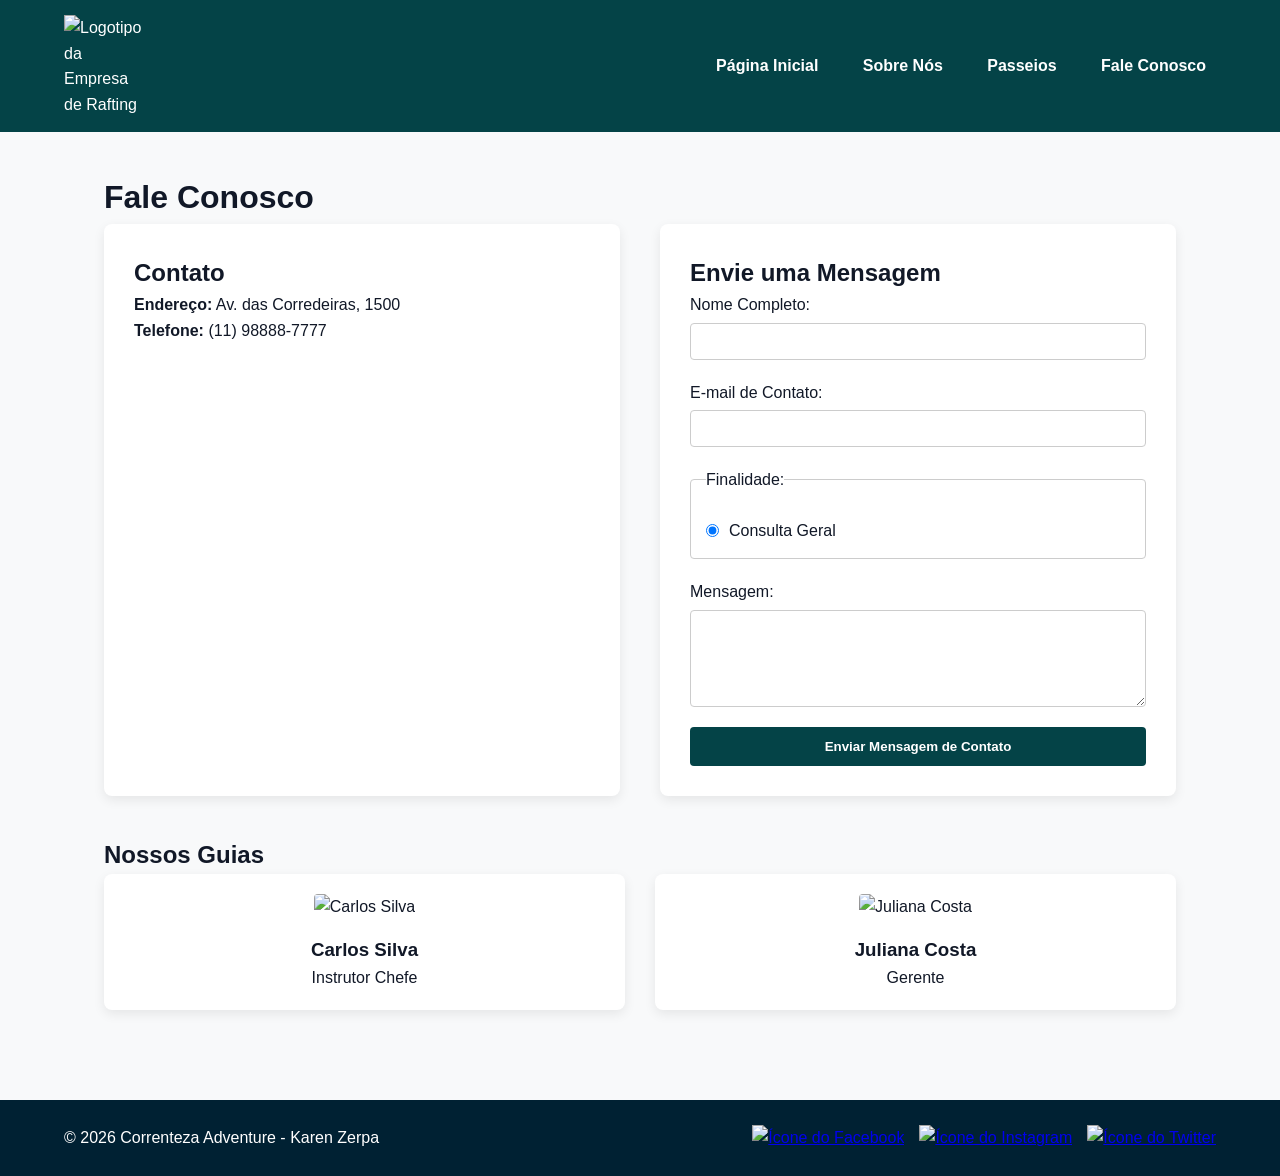
==== contato.html @ 62806f38 "arrumando codigos" ====
<!DOCTYPE html>
<html lang="pt-BR">

<head>
    <meta charset="UTF-8">
    <meta name="viewport" content="width=device-width, initial-scale=1.0">
    <meta name="author" content="Karen Zerpa">
    <meta name="description"
      content="Planeje sua próxima aventura de rafting! Entre em contato com a Correnteza Adventure para reservas ou dúvidas.">
    <title>Fale Conosco | Correnteza Adventure</title>
    <link rel="stylesheet" href="styles/rafting.css">
</head>

<body>
    <header class="header-grid">
        <img src="images/logo-rafting.png" alt="Logotipo da Empresa de Rafting" class="logo-img">
        <nav class="nav-flex">
            <a href="index.html">Página Inicial</a>
            <a href="sobre.html">Sobre Nós</a>
            <a href="passeios.html">Passeios</a>
            <a href="contato.html">Fale Conosco</a>
        </nav>
    </header>
    <main class="contact-layout">
        <h1>Fale Conosco</h1>
        <section class="contact-upper-grid">
            <div class="company-info-block">
                <h2>Contato</h2>
                <p><strong>Endereço:</strong> Av. das Corredeiras, 1500</p>
                <p><strong>Telefone:</strong> (11) 98888-7777</p>
                <div class="map-embed-container">
                    <iframe src="https://google.com" width="600" height="450" style="border:0;"
                      allowfullscreen="" loading="lazy" referrerpolicy="no-referrer-when-downgrade"
                      title="Mapa de localização"></iframe>
                </div>
            </div>
            <div class="contact-form-block">
                <h2>Envie uma Mensagem</h2>
                <form action="#" method="post" class="adventure-form">
                    <div class="form-input-group">
                        <label for="username">Nome Completo:</label>
                        <input type="text" id="username" name="username" required>
                    </div>
                    <div class="form-input-group">
                        <label for="useremail">E-mail de Contato:</label>
                        <input type="email" id="useremail" name="useremail" required>
                    </div>
                    <fieldset class="purpose-fieldset">
                        <legend>Finalidade:</legend>
                        <div class="radio-option">
                            <input type="radio" id="geral" name="purpose" value="geral" checked>
                            <label for="geral">Consulta Geral</label>
                        </div>
                    </fieldset>
                    <div class="form-input-group">
                        <label for="message">Mensagem:</label>
                        <textarea id="message" name="message" rows="5" required></textarea>
                    </div>
                    <button type="submit" class="btn-action">Enviar Mensagem de Contato</button>
                </form>
            </div>
        </section>
        <section style="margin-top: 40px;">
            <h2>Nossos Guias</h2>
            <div class="main-grid" style="padding: 0;">
                <figure class="grid-card">
                    <img src="images/funcionario1.jpg" alt="Carlos Silva">
                    <figcaption>
                        <h3>Carlos Silva</h3>
                        <p>Instrutor Chefe</p>
                    </figcaption>
                </figure>
                <figure class="grid-card">
                    <img src="imagens/funcionario2.jpg" alt="Juliana Costa" style="display:none;">
                    <img src="images/funcionario2.jpg" alt="Juliana Costa">
                    <figcaption>
                        <h3>Juliana Costa</h3>
                        <p>Gerente</p>
                    </figcaption>
                </figure>
            </div>
        </section>
    </main>
    <footer class="footer-container">
        <p>&copy; 2026 Correnteza Adventure - Karen Zerpa</p>
        <nav class="socialmedia">
            <a href="https://www.facebook.com" target="_blank" rel="noopener"><img
                  src="images/facebook-icon.png" alt="Ícone do Facebook"></a>
            <a href="https://www.instagram.com" target="_blank" rel="noopener"><img
                  src="images/instagram-icon.jpg" alt="Ícone do Instagram"></a>
            <a href="https://twitter.com" target="_blank" rel="noopener"><img
                  src="images/twitter-icon.png" alt="Ícone do Twitter"></a>
        </nav>
    </footer>
</body>

</html>
---- styles/rafting.css ----
:root {
  --primary-color: #044347;
  --secondary-color: #d76c38;
  --accent-color: #002133;
  --light-bg: #f8f9fa;
  --text-dark: #111827;
  --text-light: #ffffff;
}

* {
  box-sizing: border-box;
  margin: 0;
  padding: 0;
}

body {
  font-family: 'Segoe UI', Tahoma, Geneva, Verdana, sans-serif;
  color: var(--text-dark);
  background-color: var(--light-bg);
  line-height: 1.6;
}

.header-grid {
  display: flex;
  justify-content: space-between;
  align-items: center;
  padding: 15px 5%;
  background-color: var(--primary-color);
  color: var(--text-light);
}

.logo-img {
  width: 80px;
  height: auto;
}

.nav-flex a {
  color: var(--text-light);
  text-decoration: none;
  margin-left: 20px;
  font-weight: bold;
  padding: 5px 10px;
}

.nav-flex a:hover {
  color: var(--secondary-color);
}

.footer-container {
  background-color: var(--accent-color);
  color: var(--text-light);
  text-align: center;
  padding: 25px 5%;
  margin-top: 50px;
  display: flex;
  justify-content: space-between;
  align-items: center;
  flex-wrap: wrap;
}

.socialmedia {
  display: flex;
  gap: 15px;
}

.socialmedia img {
  width: 30px;
  height: 30px;
}

.hero-container {
  position: relative;
  width: 100%;
  height: 60vh;
}

.hero-img {
  width: 100%;
  height: 100%;
  object-fit: cover;
}

.hero-msg {
  position: absolute;
  top: 50%;
  left: 50%;
  transform: translate(-50%, -50%);
  background-color: rgba(0, 33, 51, 0.85);
  color: var(--text-light);
  padding: 35px;
  text-align: center;
  border-radius: 8px;
  width: 85%;
  max-width: 650px;
}

.main-grid {
  display: grid;
  grid-template-columns: repeat(auto-fit, minmax(280px, 1fr));
  gap: 30px;
  padding: 40px 5%;
  max-width: 1200px;
  margin: 0 auto;
}

.grid-card {
  background: #ffffff;
  border-radius: 8px;
  box-shadow: 0 4px 12px rgba(0, 0, 0, 0.08);
  overflow: hidden;
  padding: 20px;
  text-align: center;
}

.grid-card img {
  width: 100%;
  height: 220px;
  object-fit: cover;
  border-radius: 4px;
  margin-bottom: 15px;
}

.full-width-card {
  grid-column: 1 / -1;
  background: #ffffff;
  padding: 30px;
  border-radius: 8px;
  box-shadow: 0 4px 12px rgba(0, 0, 0, 0.08);
}

.newsletter-section {
  background-color: #e0f2f1;
  padding: 50px 5%;
  text-align: center;
  margin: 40px 0;
}

.newsletter-form {
  display: flex;
  justify-content: center;
  flex-wrap: wrap;
  gap: 15px;
  margin-top: 20px;
}

.newsletter-form input {
  padding: 12px;
  border: 1px solid #ccc;
  border-radius: 4px;
  width: 280px;
}

.btn-action {
  background-color: var(--primary-color);
  color: var(--text-light);
  border: none;
  padding: 12px 28px;
  border-radius: 4px;
  cursor: pointer;
  font-weight: bold;
  text-decoration: none;
  display: inline-block;
}

.btn-action:hover {
  background-color: var(--secondary-color);
}

.trip-offer {
  display: grid;
  grid-template-columns: repeat(auto-fit, minmax(300px, 1fr));
  gap: 40px;
  align-items: center;
  padding: 30px 5%;
  max-width: 1200px;
  margin: 0 auto;
}

.trip-offer img {
  width: 100%;
  height: 300px;
  object-fit: cover;
  border-radius: 8px;
}

.table-responsive {
  overflow-x: auto;
  margin: 50px 5%;
}

table {
  width: 100%;
  border-collapse: collapse;
}

th,
td {
  padding: 15px;
  text-align: left;
  border-bottom: 1px solid #ddd;
}

th {
  background-color: var(--primary-color);
  color: var(--text-light);
}

tr:nth-child(even) {
  background-color: #f9f9f9;
}

.contact-layout {
  max-width: 1200px;
  margin: 0 auto;
  padding: 40px 5%;
}

.contact-upper-grid {
  display: grid;
  grid-template-columns: repeat(auto-fit, minmax(320px, 1fr));
  gap: 40px;
}

.company-info-block,
.contact-form-block {
  background: #ffffff;
  padding: 30px;
  border-radius: 8px;
  box-shadow: 0 4px 12px rgba(0, 0, 0, 0.08);
}

.map-embed-container {
  position: relative;
  padding-bottom: 56.25%;
  height: 0;
  overflow: hidden;
  margin-top: 20px;
}

.map-embed-container iframe {
  position: absolute;
  top: 0;
  left: 0;
  width: 100%;
  height: 100%;
}

.adventure-form {
  display: flex;
  flex-direction: column;
  gap: 20px;
}

.form-input-group {
  display: flex;
  flex-direction: column;
  gap: 5px;
}

.form-input-group input,
.form-input-group textarea {
  padding: 10px;
  border: 1px solid #ccc;
  border-radius: 4px;
}

.purpose-fieldset {
  border: 1px solid #ccc;
  padding: 15px;
  border-radius: 4px;
}

.radio-option,
.form-checkbox-group {
  display: flex;
  align-items: center;
  gap: 10px;
  margin-top: 10px;
}
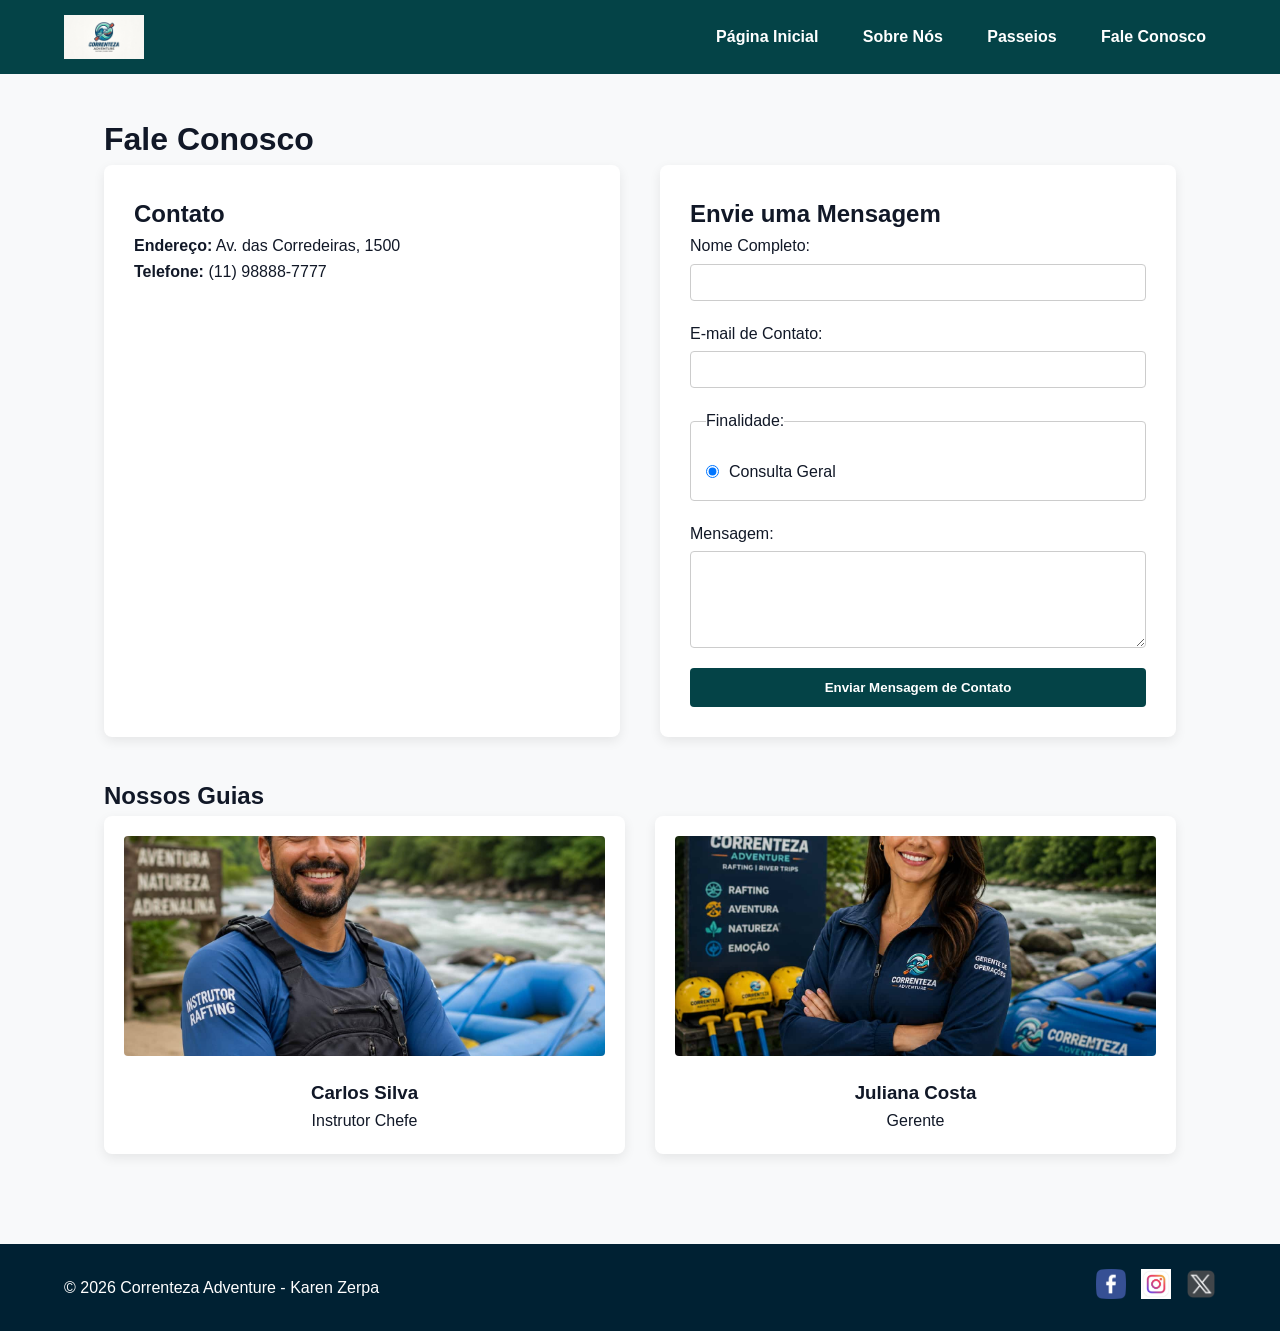
==== commit aac61cc4: "arrumando codigo" ====
--- a/contato.html
+++ b/contato.html
@@ -28,10 +28,11 @@
                 <h2>Contato</h2>
                 <p><strong>Endereço:</strong> Av. das Corredeiras, 1500</p>
                 <p><strong>Telefone:</strong> (11) 98888-7777</p>
+                <!-- Bloco do Mapa do Google Corrigido e Validado -->
                 <div class="map-embed-container">
-                    <iframe src="https://google.com" width="600" height="450" style="border:0;"
-                      allowfullscreen="" loading="lazy" referrerpolicy="no-referrer-when-downgrade"
-                      title="Mapa de localização"></iframe>
+                    <iframe src="https://google.com" width="600" height="450" style="border:0;" allowfullscreen=""
+                      loading="lazy" referrerpolicy="no-referrer-when-downgrade"
+                      title="Mapa de localização da Correnteza Adventure"></iframe>
                 </div>
             </div>
             <div class="contact-form-block">
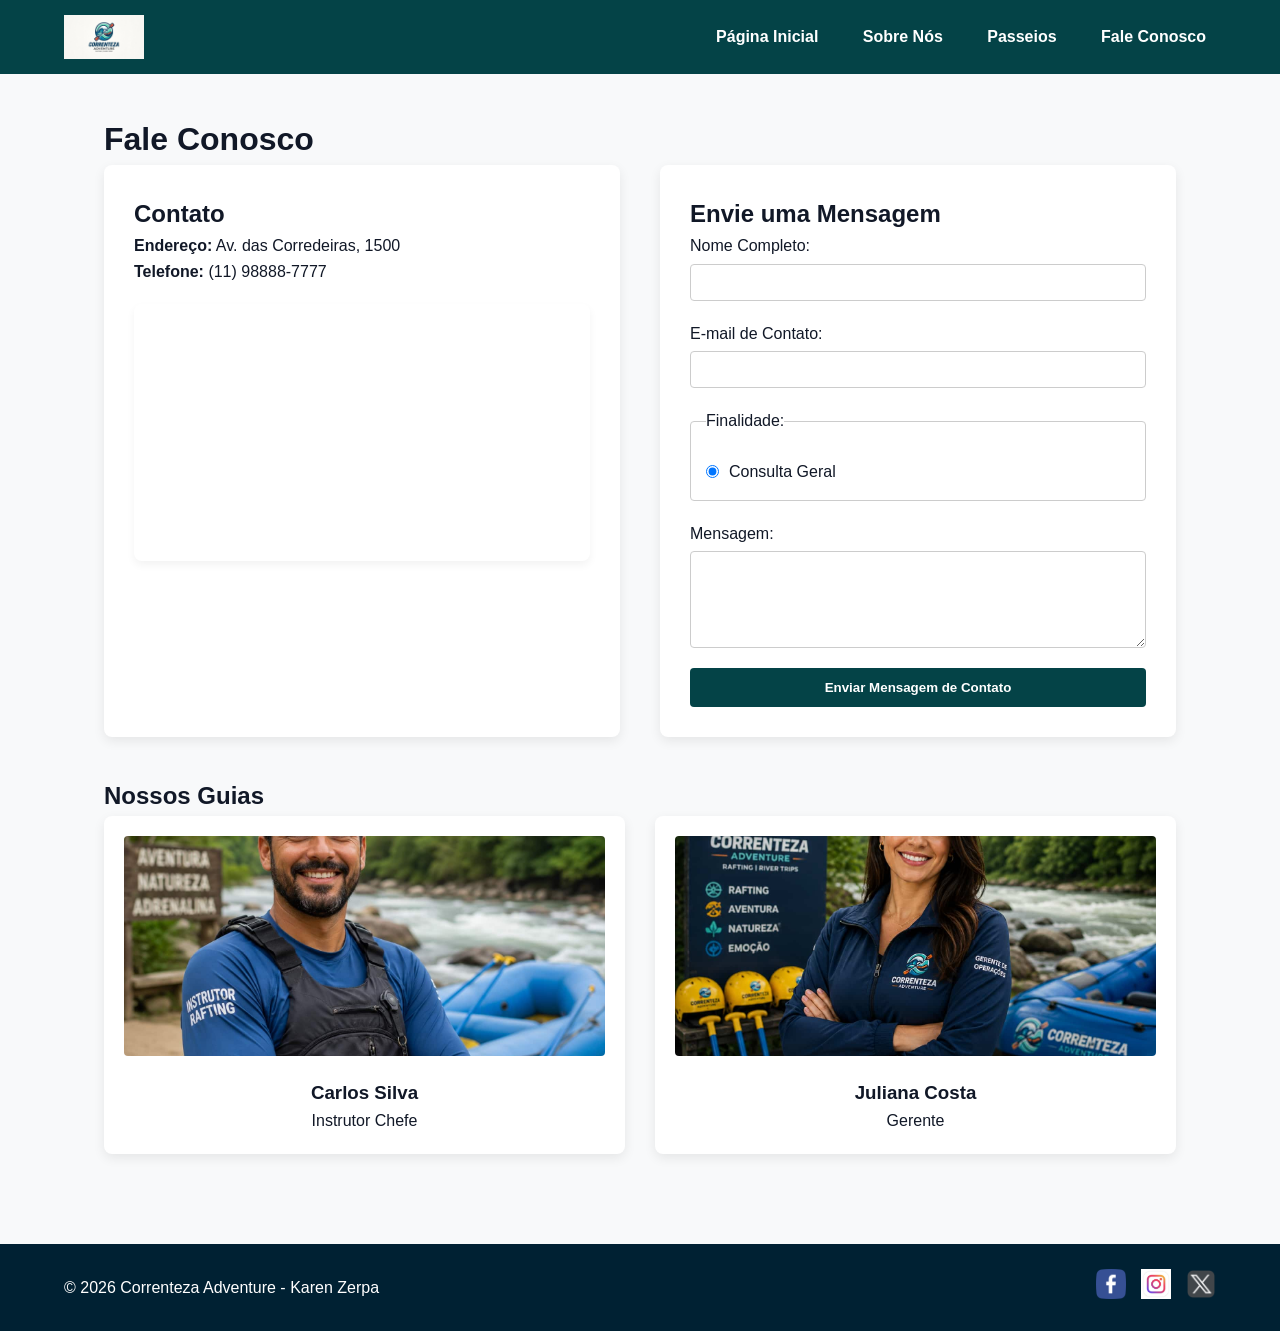
==== commit 2db3ce73: "arrumando codigo" ====
--- a/contato.html
+++ b/contato.html
@@ -28,7 +28,6 @@
                 <h2>Contato</h2>
                 <p><strong>Endereço:</strong> Av. das Corredeiras, 1500</p>
                 <p><strong>Telefone:</strong> (11) 98888-7777</p>
-                <!-- Bloco do Mapa do Google Corrigido e Validado -->
                 <div class="map-embed-container">
                     <iframe src="https://google.com" width="600" height="450" style="border:0;" allowfullscreen=""
                       loading="lazy" referrerpolicy="no-referrer-when-downgrade"
--- a/styles/rafting.css
+++ b/styles/rafting.css
@@ -235,6 +235,8 @@
   height: 0;
   overflow: hidden;
   margin-top: 20px;
+  border-radius: 8px;
+  box-shadow: 0 4px 8px rgba(0, 0, 0, 0.05);
 }
 
 .map-embed-container iframe {
